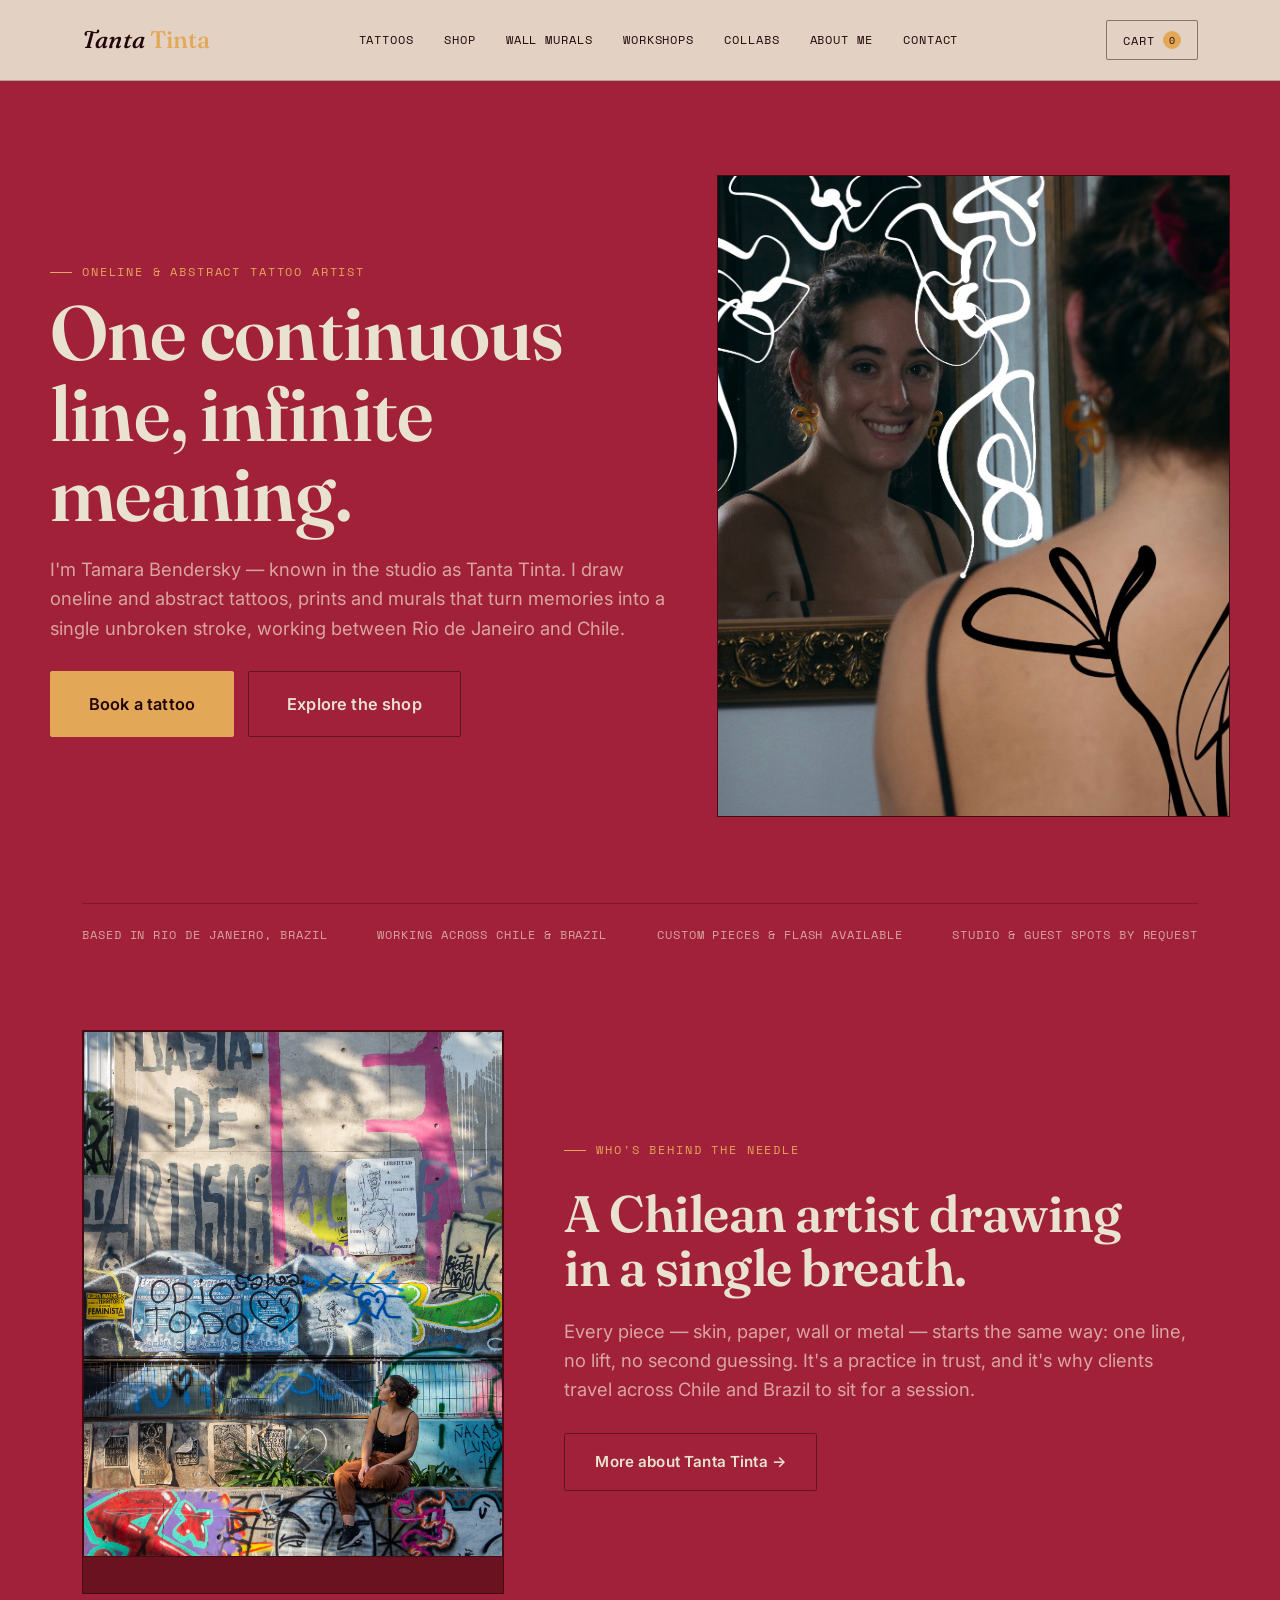
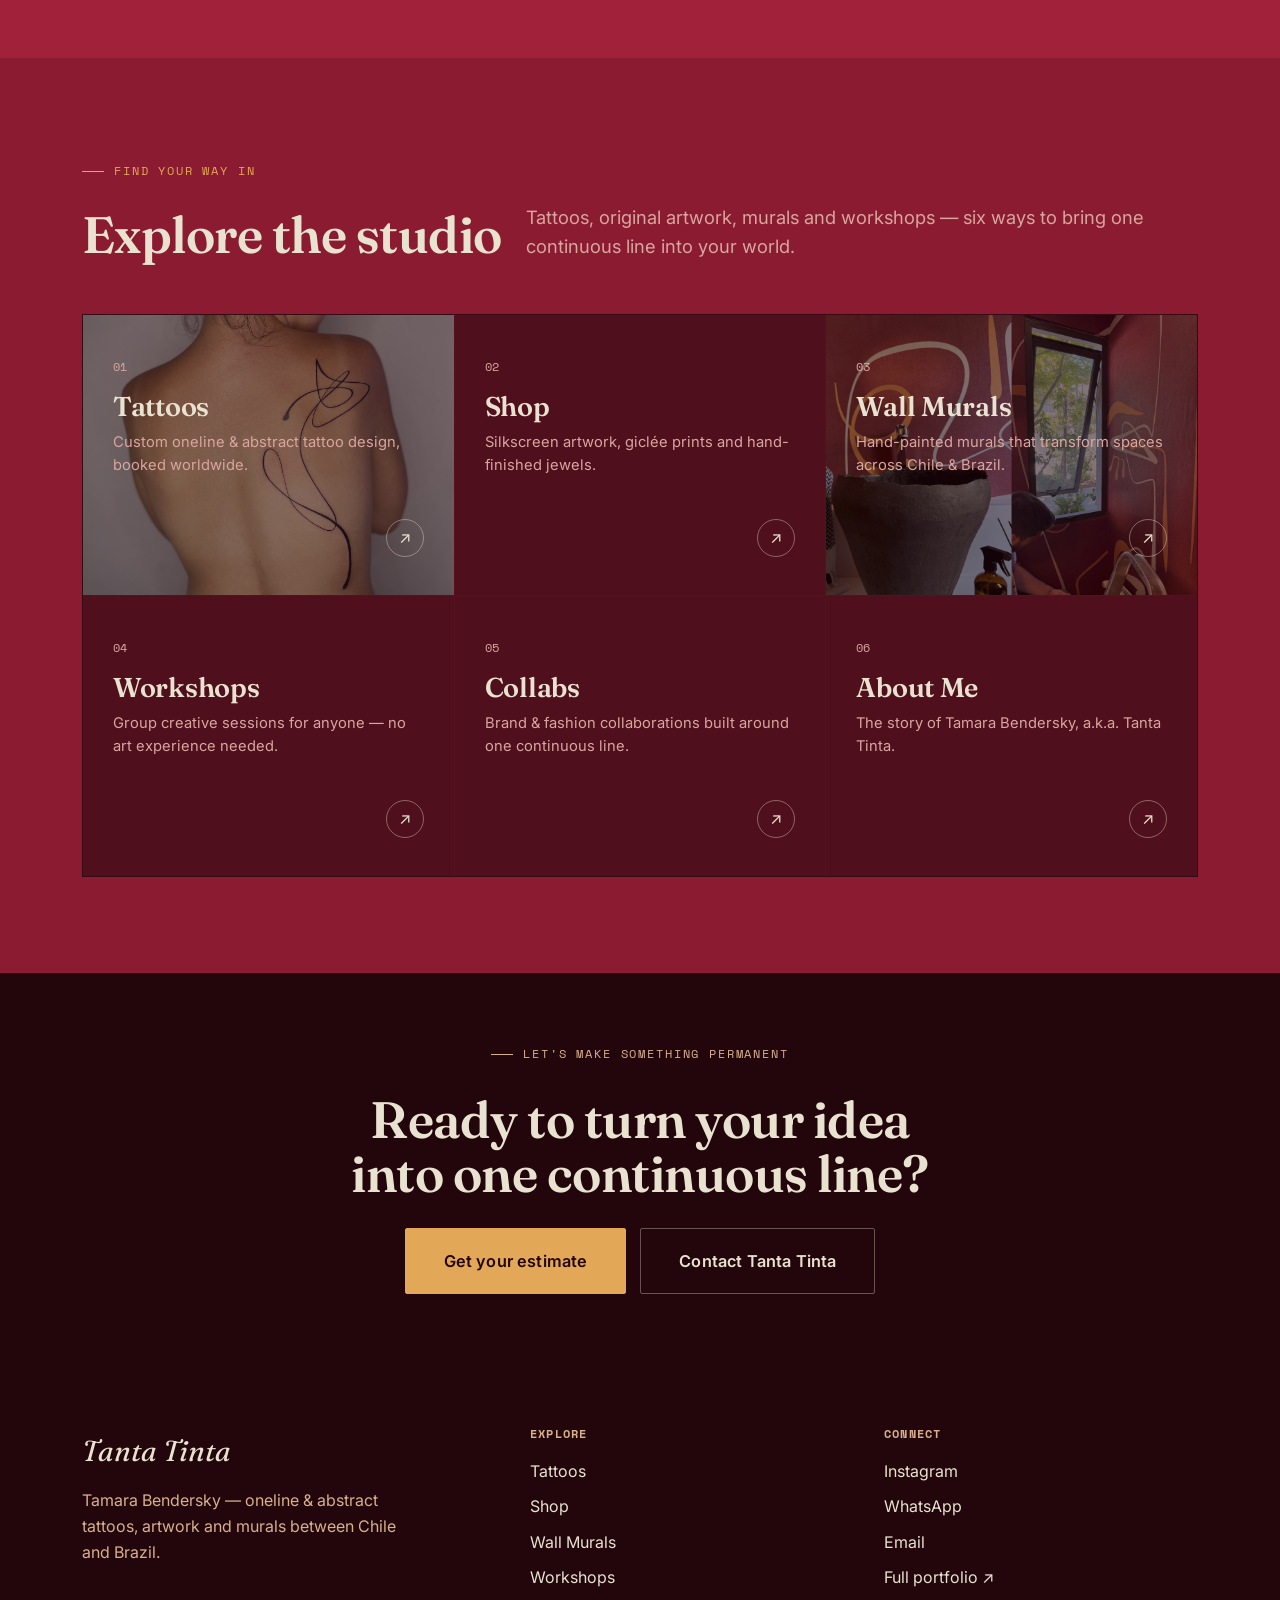
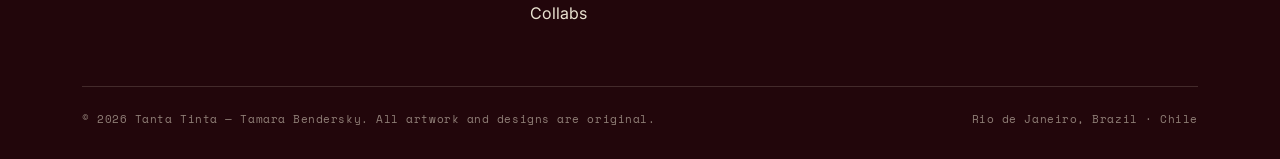
==== index.html @ 0935e32c "primer commit" ====
<!DOCTYPE html>
<html lang="en">
<head>
<meta charset="UTF-8">
<meta name="viewport" content="width=device-width, initial-scale=1.0">
<title>Tanta Tinta — Tamara Bendersky | Oneline & Abstract Tattoo Artist</title>
<meta name="description" content="Tanta Tinta (Tamara Bendersky) — oneline and abstract tattoos, silkscreen prints, jewels and wall murals. Working between Chile and Rio de Janeiro, Brazil.">
<link rel="stylesheet" href="css/style.css">
<!-- Google tag (gtag.js) -->
<script async src="https://www.googletagmanager.com/gtag/js?id=AW-16923239182">
</script>
<script>
  window.dataLayer = window.dataLayer || [];
  function gtag(){dataLayer.push(arguments);}
  gtag('js', new Date());

  gtag('config', 'AW-16923239182');
</script>
<!-- Google Tag Manager -->
<script>(function(w,d,s,l,i){w[l]=w[l]||[];w[l].push({'gtm.start':
new Date().getTime(),event:'gtm.js'});var f=d.getElementsByTagName(s)[0],
j=d.createElement(s),dl=l!='dataLayer'?'&l='+l:'';j.async=true;j.src=
'https://www.googletagmanager.com/gtm.js?id='+i+dl;f.parentNode.insertBefore(j,f);
})(window,document,'script','dataLayer','GTM-TBFFC8VQ');</script>
<!-- End Google Tag Manager -->
</head>
<body>

<!-- Google Tag Manager (noscript) -->
<noscript><iframe src="https://www.googletagmanager.com/ns.html?id=GTM-TBFFC8VQ"
height="0" width="0" style="display:none;visibility:hidden"></iframe></noscript>
<!-- End Google Tag Manager (noscript) -->

<header class="site-header">
  <div class="header-inner">
    <a href="index.html" class="brand">Tanta <span>Tinta</span></a>
    <nav aria-label="Primary">
      <ul class="nav-list">
        <li><a href="tattoos.html">Tattoos</a></li>
        <li><a href="shop.html">Shop</a></li>
        <li><a href="murals.html">Wall Murals</a></li>
        <li><a href="workshops.html">Workshops</a></li>
        <li><a href="collabs.html">Collabs</a></li>
        <li><a href="about.html">About Me</a></li>
        <li><a href="contact.html">Contact</a></li>
      </ul>
    </nav>
    <div class="nav-actions">
      <button class="cart-btn" data-cart-toggle aria-label="Open cart">Cart <span class="cart-count">0</span></button>
      <button class="nav-toggle" aria-label="Toggle menu" aria-expanded="false"><span></span></button>
    </div>
  </div>
</header>

<main>

  <!-- ================= HERO ================= -->
  <section class="hero">
    <div class="hero-inner">
      <div>
        <p class="eyebrow">Oneline &amp; Abstract Tattoo Artist</p>
        <h1>One continuous<br>line, infinite<br>meaning.</h1>
        <p class="lede">I'm Tamara Bendersky — known in the studio as Tanta Tinta. I draw oneline and abstract tattoos, prints and murals that turn memories into a single unbroken stroke, working between Rio de Janeiro and Chile.</p>
        <div class="cta-row">
          <a href="tattoos.html" class="btn btn-primary btn-lg">Book a tattoo</a>
          <a href="shop.html" class="btn btn-outline btn-lg">Explore the shop</a>
        </div>
      </div>
      <div class="hero-art">
        <div class="media-item hero-photo" data-reveal>
          <img src="images/hero/hero-photo.jpg" alt="Tanta Tinta — featured photo" onerror="this.style.display='none'; this.nextElementSibling.style.display='flex';">
          <div class="media-placeholder" style="display:none;">
            <svg viewBox="0 0 24 24" fill="none" stroke="currentColor" stroke-width="1.2"><rect x="3" y="3" width="18" height="18" rx="1"/><circle cx="8.5" cy="8.5" r="1.5"/><path d="M21 15l-5-5L5 21"/></svg>
            Replace with images/hero/hero-photo.jpg
          </div>
        </div>
      </div>
    </div>
    <div class="wrap">
      <div class="hero-foot">
        <span>Based in Rio de Janeiro, Brazil</span>
        <span>Working across Chile &amp; Brazil</span>
        <span>Custom pieces &amp; flash available</span>
        <span>Studio &amp; guest spots by request</span>
      </div>
    </div>
  </section>

  <!-- ================= INTRO STRIP ================= -->
  <section class="section-tight">
    <div class="wrap" style="display:grid;grid-template-columns:0.8fr 1.2fr;gap:60px;align-items:center;">
      <div class="media-item" data-reveal style="aspect-ratio:3/4;">
        <div class="media-item" data-reveal><img src="images/about/portrait.jpg" alt="Describe the piece"></img></div>
      </div>
      <div data-reveal>
        <p class="eyebrow">Who's behind the needle</p>
        <h2 style="margin:16px 0 22px;">A Chilean artist drawing<br>in a single breath.</h2>
        <p class="lede">Every piece — skin, paper, wall or metal — starts the same way: one line, no lift, no second guessing. It's a practice in trust, and it's why clients travel across Chile and Brazil to sit for a session.</p>
        <div class="cta-row"><a href="about.html" class="btn btn-outline">More about Tanta Tinta →</a></div>
      </div>
    </div>
  </section>

  <!-- ================= DESTINATION GRID ================= -->
  <section class="section section-alt">
    <div class="wrap">
      <div class="section-head">
        <div>
          <p class="eyebrow">Find your way in</p>
          <h2 style="margin-top:16px;">Explore the studio</h2>
        </div>
        <p class="lede" style="margin:0;">Tattoos, original artwork, murals and workshops — six ways to bring one continuous line into your world.</p>
      </div>

      <div class="dest-grid">

        <a class="dest-card" href="tattoos.html" data-reveal style="background-image:url('images/home/tattoos.jpg');">
          <div>
            <span class="dest-num">01</span>
            <h3>Tattoos</h3>
            <p>Custom oneline &amp; abstract tattoo design, booked worldwide.</p>
          </div>
          <span class="dest-arrow">↗</span>
        </a>

        <a class="dest-card" href="shop.html" data-reveal data-reveal-delay="60ms" style="background-image:url('images/home/shop.jpg');">
          <div>
            <span class="dest-num">02</span>
            <h3>Shop</h3>
            <p>Silkscreen artwork, giclée prints and hand-finished jewels.</p>
          </div>
          <span class="dest-arrow">↗</span>
        </a>

        <a class="dest-card" href="murals.html" data-reveal data-reveal-delay="120ms" style="background-image:url('images/home/murals.jpg');">
          <div>
            <span class="dest-num">03</span>
            <h3>Wall Murals</h3>
            <p>Hand-painted murals that transform spaces across Chile &amp; Brazil.</p>
          </div>
          <span class="dest-arrow">↗</span>
        </a>

        <a class="dest-card" href="workshops.html" data-reveal style="background-image:url('images/home/workshops.jpg');">
          <div>
            <span class="dest-num">04</span>
            <h3>Workshops</h3>
            <p>Group creative sessions for anyone — no art experience needed.</p>
          </div>
          <span class="dest-arrow">↗</span>
        </a>

        <a class="dest-card" href="collabs.html" data-reveal data-reveal-delay="60ms" style="background-image:url('images/home/collabs.jpg');">
          <div>
            <span class="dest-num">05</span>
            <h3>Collabs</h3>
            <p>Brand &amp; fashion collaborations built around one continuous line.</p>
          </div>
          <span class="dest-arrow">↗</span>
        </a>

        <a class="dest-card" href="/images/home/about.jpg" data-reveal data-reveal-delay="120ms" style="background-image:url('images/home/about.jpg');">
          <div>
            <span class="dest-num">06</span>
            <h3>About Me</h3>
            <p>The story of Tamara Bendersky, a.k.a. Tanta Tinta.</p>
          </div>
          <span class="dest-arrow">↗</span>
        </a>

      </div>
    </div>
  </section>

  <!-- ================= CLOSING CTA ================= -->
  <section class="section-ink section-tight">
    <div class="wrap text-center">
      <p class="eyebrow" style="justify-content:center;">Let's make something permanent</p>
      <h2 style="margin:18px auto 26px;max-width:18ch;">Ready to turn your idea into one continuous line?</h2>
      <div class="cta-row" style="justify-content:center;">
        <a href="https://cotizador-tantatinta.netlify.app/" class="btn btn-primary btn-lg">Get your estimate</a>
        <a href="contact.html" class="btn btn-outline btn-lg" style="border-color:rgba(233,226,208,0.35);color:var(--paper);">Contact Tanta Tinta</a>
      </div>
    </div>
  </section>

</main>

<footer class="site-footer">
  <div class="wrap">
    <div class="footer-top">
      <div>
        <p class="footer-brand">Tanta Tinta</p>
        <p style="color:var(--tan);max-width:34ch;">Tamara Bendersky — oneline &amp; abstract tattoos, artwork and murals between Chile and Brazil.</p>
      </div>
      <div>
        <h4>Explore</h4>
        <ul class="footer-links">
          <li><a href="tattoos.html">Tattoos</a></li>
          <li><a href="shop.html">Shop</a></li>
          <li><a href="murals.html">Wall Murals</a></li>
          <li><a href="workshops.html">Workshops</a></li>
          <li><a href="collabs.html">Collabs</a></li>
        </ul>
      </div>
      <div>
        <h4>Connect</h4>
        <ul class="footer-links">
          <li><a href="https://www.instagram.com/tantatinta_/" target="_blank" rel="noopener">Instagram</a></li>
          <li><a href="https://wa.me/5521995780587" target="_blank" rel="noopener">WhatsApp</a></li>
          <li><a href="mailto:contacto.tantatinta@gmail.com">Email</a></li>
          <li><a href="https://tamarabendersky.myportfolio.com/" target="_blank" rel="noopener">Full portfolio ↗</a></li>
        </ul>
      </div>
    </div>
    <div class="footer-bottom">
      <span>© 2026 Tanta Tinta — Tamara Bendersky. All artwork and designs are original.</span>
      <span>Rio de Janeiro, Brazil · Chile</span>
    </div>
  </div>
</footer>

<div id="cart-drawer" class="cart-drawer">
  <div class="cart-drawer-head">
    <strong>Your cart</strong>
    <button class="cart-close" data-cart-close aria-label="Close cart">×</button>
  </div>
  <div id="cart-drawer-body" class="cart-drawer-body"></div>
  <div id="cart-drawer-footer" class="cart-drawer-footer"></div>
</div>
<div class="cart-drawer-overlay" data-cart-close></div>

<script src="js/products.js"></script>
<script src="js/cart.js"></script>
<script src="js/main.js"></script>
</body>
</html>
---- css/style.css ----
/* ==========================================================================
   TANTA TINTA — design system
   Deep crimson / cream / warm gold / dusty rose / tan
   Display: Fraunces · Body: Inter · Labels: Space Mono
   ========================================================================== */

@import url('https://fonts.googleapis.com/css2?family=Fraunces:ital,opsz,wght@0,9..144,300;0,9..144,400;0,9..144,600;0,9..144,700;1,9..144,400;1,9..144,500&family=Inter:wght@400;500;600&family=Space+Mono:wght@400;700&display=swap');

:root{
  --crimson:#A1203A;       /* main site background — deep portfolio red */
  --crimson-alt:#8A1B30;   /* alternate / card surface, one step darker */
  --ink:#22060B;           /* near-black red — dark sections, footer, ink text on gold/cream */
  --ink-soft:#3a3530;      /* muted dark text, used only inside cream cards */
  --paper:#E9E2D0;         /* cream — primary text colour + light card surfaces */
  --paper-soft:#F2EDE1;    /* lighter cream — card/input fill */
  --paper-deep:#6B1220;    /* dark red — image placeholder swatches */
  --brick:#E3A857;         /* warm gold — accent, CTAs, links */
  --brick-dark:#C98F3E;
  --olive:#D9A5A0;         /* dusty rose — muted text on red surfaces */
  --tan:#D8B08C;           /* warm tan-gold — accents on dark ink sections */
  --line: rgba(20,4,7,0.24);
  --line-strong: rgba(20,4,7,0.44);

  --font-display: 'Fraunces', serif;
  --font-body: 'Inter', sans-serif;
  --font-label: 'Space Mono', monospace;

  --container: 1180px;
  --radius: 2px;
}

*,*::before,*::after{box-sizing:border-box;}
html{scroll-behavior:smooth;}
@media (prefers-reduced-motion: reduce){
  html{scroll-behavior:auto;}
  *,*::before,*::after{animation-duration:0.01ms !important;animation-iteration-count:1 !important;transition-duration:0.01ms !important;scroll-behavior:auto !important;}
}

body{
  margin:0;
  background:var(--crimson);
  color:var(--paper);
  font-family:var(--font-body);
  font-size:16px;
  line-height:1.6;
  -webkit-font-smoothing:antialiased;
}

img{max-width:100%;display:block;}
a{color:inherit;text-decoration:none;}
button{font-family:inherit;cursor:pointer;}
ul{margin:0;padding:0;list-style:none;}

::selection{background:var(--brick);color:var(--ink);}

:focus-visible{
  outline:2px solid var(--brick);
  outline-offset:3px;
}

.wrap{
  max-width:var(--container);
  margin:0 auto;
  padding:0 32px;
}

h1,h2,h3,h4{
  font-family:var(--font-display);
  font-weight:600;
  line-height:1.05;
  margin:0;
  letter-spacing:-0.01em;
}

h1{font-size:clamp(2.6rem,6vw,5.2rem);font-weight:600;}
h2{font-size:clamp(2rem,4vw,3.2rem);}
h3{font-size:clamp(1.3rem,2.2vw,1.7rem);}

p{margin:0 0 1em;}
p:last-child{margin-bottom:0;}

.eyebrow{
  font-family:var(--font-label);
  font-size:0.72rem;
  letter-spacing:0.16em;
  text-transform:uppercase;
  color:var(--brick);
  display:inline-flex;
  align-items:center;
  gap:10px;
}
.eyebrow::before{
  content:"";
  width:22px;
  height:1px;
  background:var(--brick);
  display:inline-block;
}

.lede{
  font-size:1.15rem;
  color:var(--olive);
  max-width:56ch;
  white-space:pre-line;
}

/* ---------- buttons ---------- */
.btn{
  display:inline-flex;
  align-items:center;
  justify-content:center;
  gap:10px;
  padding:16px 30px;
  font-family:var(--font-body);
  font-weight:600;
  font-size:0.95rem;
  letter-spacing:0.01em;
  border-radius:var(--radius);
  border:1.5px solid transparent;
  transition:transform .18s ease, background .18s ease, color .18s ease, border-color .18s ease;
  white-space:nowrap;
}
.btn-primary{
  background:var(--brick);
  color:var(--ink);
  border-color:var(--brick);
}
.btn-primary:hover{
  background:var(--brick-dark);
  border-color:var(--brick-dark);
  transform:translateY(-2px);
}
.btn-outline{
  background:transparent;
  color:var(--paper);
  border-color:var(--line-strong);
}
.btn-outline:hover{
  border-color:var(--paper);
  transform:translateY(-2px);
}
.btn-outline-dark{
  background:transparent;
  color:var(--paper);
  border-color:var(--paper);
}
.btn-outline-dark:hover{
  border-color:var(--paper);
  transform:translateY(-2px);
}
.btn-ink{
  background:var(--ink);
  color:var(--paper);
  border-color:var(--ink);
}
.btn-ink:hover{
  background:var(--brick);
  border-color:var(--brick);
  color:var(--ink);
  transform:translateY(-2px);
}
/* the few outline buttons that live inside a cream card need dark text instead */
.checkout-summary .btn-outline,
#admin-panel .btn-outline{color:var(--ink);border-color:var(--line-strong);}
.checkout-summary .btn-outline:hover,
#admin-panel .btn-outline:hover{border-color:var(--ink);}
.btn-block{width:100%;}
.btn-lg{padding:19px 38px;font-size:1.02rem;}

.cta-row{
  display:flex;
  flex-wrap:wrap;
  gap:14px;
  margin-top:28px;
}

/* ---------- header / nav ---------- */
.site-header{
  position:sticky;
  top:0;
  z-index:60;
  background:rgba(233,226,208,0.92);
  backdrop-filter:blur(8px);
  border-bottom:1px solid var(--line);
  color:var(--ink);
}
.header-inner{
  display:flex;
  align-items:center;
  justify-content:space-between;
  padding:20px 32px;
  max-width:var(--container);
  margin:0 auto;
}
.brand{
  font-family:var(--font-display);
  font-style:italic;
  font-weight:500;
  font-size:1.5rem;
  letter-spacing:0.01em;
}
.brand span{color:var(--brick);font-style:normal;}

.nav-list{
  display:flex;
  align-items:center;
  gap:30px;
  font-family:var(--font-label);
  font-size:0.72rem;
  letter-spacing:0.08em;
  text-transform:uppercase;
}
.nav-list a{
  position:relative;
  padding:6px 0;
}
.nav-list a::after{
  content:"";
  position:absolute;
  left:0;bottom:0;
  width:0%;
  height:1.5px;
  background:var(--brick);
  transition:width .25s ease;
}
.nav-list a:hover::after,
.nav-list a.active::after{width:100%;}
.nav-list a.active{color:var(--brick);}

.nav-actions{display:flex;align-items:center;gap:16px;}
.cart-btn{
  position:relative;
  display:flex;
  align-items:center;
  gap:8px;
  font-family:var(--font-label);
  font-size:0.72rem;
  letter-spacing:0.08em;
  text-transform:uppercase;
  border:1.5px solid var(--line-strong);
  padding:10px 16px;
  border-radius:var(--radius);
  background:transparent;
  color:var(--ink);
}
.cart-btn:hover{border-color:var(--ink);}
.cart-count{
  background:var(--brick);
  color:var(--ink);
  border-radius:50%;
  width:18px;height:18px;
  font-size:0.65rem;
  display:inline-flex;
  align-items:center;justify-content:center;
}

.nav-toggle{
  display:none;
  background:none;border:none;
  width:32px;height:22px;
  position:relative;
}
.nav-toggle span, .nav-toggle span::before, .nav-toggle span::after{
  content:"";
  position:absolute;left:0;
  width:100%;height:1.5px;
  background:var(--ink);
  transition:transform .25s ease, opacity .25s ease, top .25s ease;
}
.nav-toggle span{top:10px;}
.nav-toggle span::before{top:-8px;}
.nav-toggle span::after{top:8px;}
.nav-toggle.open span{background:transparent;}
.nav-toggle.open span::before{top:0;transform:rotate(45deg);}
.nav-toggle.open span::after{top:0;transform:rotate(-45deg);}

@media (max-width: 900px){
  .nav-toggle{display:block;}
  .nav-list{
    position:fixed;
    inset:73px 0 0 0;
    background:var(--paper);
    flex-direction:column;
    align-items:flex-start;
    padding:36px 32px;
    gap:26px;
    font-size:0.95rem;
    transform:translateX(100%);
    transition:transform .3s ease;
    height:calc(100vh - 73px);
    overflow-y:auto;
  }
  .nav-list.open{transform:translateX(0);}
  .header-inner{padding:18px 20px;}
}

/* ---------- signature: one continuous line ---------- */
.thread{
  stroke:var(--brick);
  stroke-width:2;
  fill:none;
  stroke-linecap:round;
  stroke-linejoin:round;
  stroke-dasharray:2400;
  stroke-dashoffset:2400;
  animation:draw 2.6s ease forwards .3s;
}
@keyframes draw{to{stroke-dashoffset:0;}}
.thread-dot{fill:var(--brick);}
@media (prefers-reduced-motion: reduce){
  .thread{stroke-dashoffset:0;animation:none;}
}

/* ---------- hero ---------- */
.hero{
  position:relative;
  padding:64px 32px 0;
  overflow:hidden;
}
.hero-inner{
  max-width:var(--container);
  margin:0 auto;
  display:grid;
  grid-template-columns: 1.1fr 0.9fr;
  gap:40px;
  align-items:center;
  min-height:78vh;
}
.hero h1{margin-bottom:20px;}
.hero-art{position:relative;}
.hero-art svg{width:100%;height:auto;}
.hero-foot{
  border-top:1px solid var(--line);
  margin-top:56px;
  padding:22px 0;
  display:flex;
  justify-content:space-between;
  flex-wrap:wrap;
  gap:12px;
  font-family:var(--font-label);
  font-size:0.72rem;
  letter-spacing:0.08em;
  text-transform:uppercase;
  color:var(--olive);
}

@media (max-width: 860px){
  .hero-inner{grid-template-columns:1fr;min-height:auto;padding-top:20px;}
}

/* ---------- generic page header (sub-pages) ---------- */
.page-hero{
  padding:70px 32px 50px;
  border-bottom:1px solid var(--line);
}
.page-hero .wrap{
  display:grid;
  grid-template-columns:1.1fr 0.9fr;
  gap:40px;
  align-items:center;
}
.page-hero-photo{aspect-ratio:4/3;}

@media (max-width:860px){
  .page-hero .wrap{grid-template-columns:1fr;gap:24px;}
}
.page-hero h1{max-width:16ch;}

/* ---------- checkout hero (right-aligned, no eyebrow) ---------- */
.checkout-hero{
  padding:56px 32px;
  min-height:auto;
  display:flex;
  align-items:center;
  border-bottom:1px solid var(--line);
}
.checkout-hero .wrap{
  display:flex;
  justify-content:flex-end;
}
.checkout-hero h1{
  text-align:left;
  max-width:18ch;
}

@media (max-width:700px){
  .checkout-hero{padding:70px 20px;min-height:40vh;}
  .checkout-hero .wrap{justify-content:flex-start;}
}

/* ---------- section ---------- */
.section{padding:96px 32px;}
.section-tight{padding:64px 32px;}
.section-alt{background:var(--crimson-alt);}
.section-ink{background:var(--ink);color:var(--paper);}
.section-ink .eyebrow{color:var(--tan);}
.section-ink .eyebrow::before{background:var(--tan);}

.section-head{
  display:flex;
  justify-content:space-between;
  align-items:flex-end;
  gap:24px;
  margin-bottom:52px;
  flex-wrap:wrap;
}

/* ---------- destination grid (landing) ---------- */
.dest-grid{
  display:grid;
  grid-template-columns:repeat(3,1fr);
  gap:1px;
  background:var(--line-strong);
  border:1px solid var(--line-strong);
}
.dest-card{
  background-color:var(--crimson-alt);
  background-size:cover;
  background-position:center;
  padding:38px 30px;
  min-height:280px;
  display:flex;
  flex-direction:column;
  justify-content:space-between;
  transition:background-color .25s ease, color .25s ease;
  position:relative;
  overflow:hidden;
}
.dest-card::before{
  content:"";
  position:absolute;
  inset:0;
  background:rgba(34,6,11,0.55);
  transition:background .25s ease;
}
.dest-card > *{position:relative;z-index:1;}
.dest-card:hover::before{background:rgba(34,6,11,0.72);}
.dest-num{
  font-family:var(--font-label);
  font-size:0.75rem;
  color:var(--olive);
}
.dest-card:hover .dest-num{color:var(--tan);}
.dest-card h3{margin:14px 0 10px;}
.dest-card p{font-size:0.92rem;color:var(--olive);}
.dest-card:hover p{color:var(--paper);}
.dest-arrow{
  align-self:flex-end;
  width:38px;height:38px;
  border:1.5px solid rgba(233,226,208,0.4);
  border-radius:50%;
  display:flex;align-items:center;justify-content:center;
  margin-top:20px;
  transition:transform .25s ease, border-color .25s ease, color .25s ease;
}
.dest-card:hover .dest-arrow{transform:translate(4px,-4px);border-color:var(--tan);color:var(--tan);}

@media (max-width: 900px){
  .dest-grid{grid-template-columns:repeat(2,1fr);}
}
@media (max-width: 600px){
  .dest-grid{grid-template-columns:1fr;}
}

/* ---------- media grid (portfolio images) ---------- */
.media-grid{
  display:grid;
  grid-template-columns:repeat(3,1fr);
  gap:22px;
}
.media-item{
  aspect-ratio:4/5;
  background:var(--paper-deep);
  border:1px solid var(--line-strong);
  overflow:hidden;
  position:relative;
}
.media-item img{width:100%;height:100%;object-fit:cover;}
.media-placeholder{
  width:100%;height:100%;
  display:flex;flex-direction:column;
  align-items:center;justify-content:center;
  gap:10px;
  color:var(--olive);
  font-family:var(--font-label);
  font-size:0.68rem;
  text-align:center;
  letter-spacing:0.05em;
  text-transform:uppercase;
  padding:20px;
}
.media-placeholder svg{width:34px;height:34px;opacity:0.5;}

@media (max-width: 860px){
  .media-grid{grid-template-columns:repeat(2,1fr);}
}
@media (max-width: 520px){
  .media-grid{grid-template-columns:1fr;}
}

/* ---------- sticky CTA bar (tattoos page) ---------- */
.sticky-cta{
  position:sticky;
  bottom:0;
  z-index:40;
  background:var(--ink);
  color:var(--paper);
  border-top:1px solid var(--line-strong);
}
.sticky-cta .wrap{
  display:flex;
  align-items:center;
  justify-content:space-between;
  gap:20px;
  padding:16px 32px;
  flex-wrap:wrap;
}
.sticky-cta p{font-family:var(--font-label);font-size:0.75rem;letter-spacing:0.06em;text-transform:uppercase;color:var(--tan);margin:0;}
.sticky-cta .cta-row{margin-top:0;}

/* ---------- info list ---------- */
.info-list{display:flex;flex-direction:column;}
.info-row{
  display:grid;
  grid-template-columns: 160px 1fr;
  gap:24px;
  padding:22px 0;
  border-top:1px solid var(--line);
}
.info-row:last-child{border-bottom:1px solid var(--line);}
.info-row dt{font-family:var(--font-label);font-size:0.72rem;text-transform:uppercase;letter-spacing:0.08em;color:var(--brick);}
.info-row dd{margin:0;}
@media (max-width:600px){
  .info-row{grid-template-columns:1fr;gap:6px;}
}

/* ---------- footer ---------- */
.site-footer{
  background:var(--ink);
  color:var(--paper);
  padding:70px 32px 30px;
}
.footer-top{
  display:grid;
  grid-template-columns: 1.3fr 1fr 1fr;
  gap:40px;
  padding-bottom:50px;
  border-bottom:1px solid rgba(233,226,208,0.16);
}
.footer-top h4{font-family:var(--font-label);font-size:0.72rem;letter-spacing:0.1em;text-transform:uppercase;color:var(--tan);margin-bottom:18px;font-weight:700;}
.footer-brand{font-family:var(--font-display);font-style:italic;font-size:1.8rem;margin-bottom:14px;}
.footer-links li{margin-bottom:10px;}
.footer-links a:hover{color:var(--brick);}
.footer-bottom{
  display:flex;justify-content:space-between;flex-wrap:wrap;gap:10px;
  padding-top:24px;
  font-family:var(--font-label);
  font-size:0.68rem;
  letter-spacing:0.05em;
  color:rgba(233,226,208,0.55);
}
@media (max-width:760px){
  .footer-top{grid-template-columns:1fr;gap:32px;}
}

/* ---------- forms ---------- */
.form-grid{display:grid;gap:18px;}
label{
  font-family:var(--font-label);
  font-size:0.68rem;
  letter-spacing:0.08em;
  text-transform:uppercase;
  color:var(--olive);
  display:block;
  margin-bottom:8px;
}
input,textarea,select{
  width:100%;
  background:var(--paper-soft);
  border:1px solid var(--line-strong);
  border-radius:var(--radius);
  padding:14px 16px;
  font-family:var(--font-body);
  font-size:0.95rem;
  color:var(--ink);
}
input:focus,textarea:focus,select:focus{outline:2px solid var(--brick);outline-offset:1px;border-color:var(--brick);}
textarea{resize:vertical;min-height:120px;}

/* ---------- badges / tags ---------- */
.tag{
  display:inline-block;
  font-family:var(--font-label);
  font-size:0.65rem;
  letter-spacing:0.06em;
  text-transform:uppercase;
  padding:5px 10px;
  border:1px solid var(--line-strong);
  border-radius:20px;
  color:var(--ink-soft);
}

/* ---------- shop: product grid ---------- */
.shop-filters{
  display:flex;
  gap:10px;
  flex-wrap:wrap;
  margin-bottom:40px;
}
.shop-filter{
  font-family:var(--font-label);
  font-size:0.72rem;
  letter-spacing:0.06em;
  text-transform:uppercase;
  padding:10px 18px;
  border:1px solid var(--line-strong);
  border-radius:20px;
  background:transparent;
  color:var(--olive);
}
.shop-filter.active,
.shop-filter:hover{
  background:var(--ink);
  color:var(--paper);
  border-color:var(--ink);
}

.product-grid{
  display:grid;
  grid-template-columns:repeat(3,1fr);
  gap:30px;
}
.product-card{
  border:1px solid var(--line-strong);
  background:var(--paper-soft);
  color:var(--ink);
  display:flex;
  flex-direction:column;
}
.product-img{
  aspect-ratio:1/1;
  background-color:var(--paper-deep);
  background-size:cover;
  background-position:center;
  position:relative;
  cursor:pointer;
}
.sold-out{
  position:absolute;top:14px;right:14px;
  background:var(--ink);
  color:var(--paper);
  font-family:var(--font-label);
  font-size:0.62rem;
  letter-spacing:0.06em;
  text-transform:uppercase;
  padding:5px 10px;
}
.product-body{padding:22px;display:flex;flex-direction:column;gap:8px;flex:1;}
.product-body h3{cursor:pointer;}
.product-body h3:hover{color:var(--brick);}
.product-foot{
  margin-top:auto;
  padding-top:14px;
  display:flex;
  align-items:center;
  justify-content:space-between;
  gap:12px;
}
.product-price{font-family:var(--font-label);font-weight:700;font-size:1rem;}

@media (max-width:900px){.product-grid{grid-template-columns:repeat(2,1fr);}}
@media (max-width:560px){.product-grid{grid-template-columns:1fr;}}

/* ---------- product detail modal ---------- */
.product-modal{
  position:fixed;
  inset:0;
  z-index:110;
  display:flex;
  align-items:center;
  justify-content:center;
  padding:24px;
}
.product-modal[hidden]{display:none;}
.product-modal-overlay{
  position:absolute;
  inset:0;
  background:rgba(34,6,11,0.72);
}
.product-modal-panel{
  position:relative;
  background:var(--paper-soft);
  color:var(--ink);
  max-width:960px;
  width:100%;
  max-height:88vh;
  overflow-y:auto;
  border:1px solid var(--line-strong);
  display:grid;
  grid-template-columns:1.1fr 1fr;
  gap:0;
}
.product-modal-close{
  position:absolute;
  top:14px;right:14px;
  z-index:2;
  width:36px;height:36px;
  border-radius:50%;
  border:1px solid var(--line-strong);
  background:var(--paper-soft);
  color:var(--ink);
  font-size:1.2rem;
  line-height:1;
  display:flex;align-items:center;justify-content:center;
}
.product-modal-gallery{background:var(--paper-deep);padding:20px;display:flex;flex-direction:column;gap:12px;}
.product-modal-main{
  aspect-ratio:1/1;
  background-color:var(--paper-deep);
  background-size:cover;
  background-position:center;
  border:1px solid var(--line-strong);
}
.product-modal-thumbs{display:flex;gap:10px;flex-wrap:wrap;}
.product-modal-thumb{
  width:60px;height:60px;
  background-size:cover;
  background-position:center;
  border:1.5px solid var(--line-strong);
  cursor:pointer;
  padding:0;
}
.product-modal-thumb.active{border-color:var(--brick);}
.product-modal-details{padding:30px;display:flex;flex-direction:column;gap:10px;}
.product-modal-details h3{font-size:clamp(1.4rem,3vw,1.9rem);}
.product-modal-details .product-price{font-size:1.15rem;}
.product-modal-details .product-foot{margin-top:20px;padding-top:0;border-top:none;}

@media (max-width:760px){
  .product-modal{padding:0;}
  .product-modal-panel{grid-template-columns:1fr;max-height:100vh;height:100%;max-width:100%;}
}

/* ---------- cart drawer ---------- */
.cart-drawer{
  position:fixed;
  top:0;right:0;
  height:100vh;
  width:min(420px,100%);
  background:var(--paper);
  color:var(--ink);
  border-left:1px solid var(--line-strong);
  transform:translateX(100%);
  transition:transform .3s ease;
  z-index:100;
  display:flex;
  flex-direction:column;
}
.cart-drawer.open{transform:translateX(0);}
.cart-drawer-overlay{
  position:fixed;inset:0;
  background:rgba(34,6,11,0.5);
  opacity:0;pointer-events:none;
  transition:opacity .3s ease;
  z-index:99;
}
.cart-drawer.open ~ .cart-drawer-overlay{opacity:1;pointer-events:auto;}
.cart-drawer-head{
  display:flex;align-items:center;justify-content:space-between;
  padding:22px 26px;
  border-bottom:1px solid var(--line);
}
.cart-drawer-body{flex:1;overflow-y:auto;padding:20px 26px;}
.cart-drawer-footer{padding:20px 26px;border-top:1px solid var(--line);}
.cart-close{background:none;border:none;font-size:1.4rem;line-height:1;color:var(--ink);}
.cart-empty{color:var(--ink-soft);font-size:0.92rem;}

.cart-line{
  display:grid;
  grid-template-columns:64px 1fr auto;
  gap:14px;
  padding:16px 0;
  border-bottom:1px solid var(--line);
  align-items:start;
}
.cart-line-img{
  width:64px;height:64px;
  background-color:var(--paper-deep);
  background-size:cover;background-position:center;
}
.cart-line-name{font-weight:600;font-size:0.9rem;margin:0 0 4px;}
.cart-line-controls{
  display:flex;align-items:center;gap:8px;margin-top:8px;
  font-family:var(--font-label);font-size:0.78rem;
}
.qty-btn{
  width:24px;height:24px;
  border:1px solid var(--line-strong);
  background:transparent;
  display:flex;align-items:center;justify-content:center;
}
.cart-line-remove{
  background:none;border:none;
  color:var(--brick);
  font-family:var(--font-label);
  font-size:0.68rem;
  text-transform:uppercase;
  margin-left:6px;
}
.cart-line-price{font-family:var(--font-label);font-size:0.85rem;white-space:nowrap;}

.cart-total-row{
  display:flex;justify-content:space-between;
  font-family:var(--font-label);
  margin-bottom:16px;
  font-size:0.95rem;
}

/* ---------- checkout ---------- */
.checkout-grid{
  display:grid;
  grid-template-columns:1.2fr 0.8fr;
  gap:60px;
}
.checkout-line{
  display:flex;justify-content:space-between;
  padding:14px 0;
  border-bottom:1px solid var(--line);
  font-size:0.95rem;
}
.checkout-summary{
  background:var(--paper-soft);
  color:var(--ink);
  border:1px solid var(--line-strong);
  padding:30px;
  align-self:start;
}
.checkout-total-row{
  display:flex;justify-content:space-between;
  font-family:var(--font-label);
  font-size:1.1rem;
  margin:18px 0 24px;
  padding-top:18px;
  border-top:1px solid var(--line-strong);
}
.pay-option{
  border:1px solid var(--line-strong);
  padding:20px;
  margin-bottom:14px;
}
.pay-option h4{font-size:1rem;margin-bottom:6px;font-family:var(--font-body);font-weight:600;}
.pay-option p{font-size:0.86rem;color:var(--ink-soft);}

@media (max-width:860px){
  .checkout-grid{grid-template-columns:1fr;gap:36px;}
  .checkout-summary{order:-1;}
}

/* ---------- admin panel ---------- */
#admin-panel{
  border:2px dashed var(--brick);
  background:var(--paper-soft);
  color:var(--ink);
  padding:30px;
  margin-bottom:60px;
}
#admin-panel h3{margin-bottom:6px;}
#admin-panel label{color:var(--ink-soft);}
.admin-note{color:var(--ink-soft);font-size:0.88rem;margin-bottom:24px;}
.admin-form-grid{
  display:grid;
  grid-template-columns:repeat(2,1fr);
  gap:16px;
  margin-bottom:20px;
}
.admin-form-grid .full{grid-column:1/-1;}
.admin-row{
  display:flex;justify-content:space-between;align-items:center;flex-wrap:wrap;gap:10px;
  padding:14px 0;
  border-top:1px solid var(--line);
  font-size:0.88rem;
}
.admin-row .tag{margin:0 8px;}
.admin-row-actions button{
  background:none;border:1px solid var(--line-strong);
  padding:6px 12px;font-size:0.78rem;font-family:var(--font-label);
  margin-left:8px;
}
.admin-actions{display:flex;gap:12px;margin-top:20px;flex-wrap:wrap;}

/* ---------- reveal on scroll ---------- */
[data-reveal]{
  opacity:0;
  transform:translateY(22px);
  transition:opacity .7s ease, transform .7s ease;
}
[data-reveal].is-visible{opacity:1;transform:none;}

/* ---------- divider ---------- */
.rule{height:1px;background:var(--line);border:none;margin:0;}

/* ---------- utility ---------- */
.text-center{text-align:center;}
.mt-0{margin-top:0;}
.stack-lg > * + *{margin-top:18px;}
.max-60{max-width:60ch;}

/* ==========================================================================
   MOBILE REFINEMENTS — tighter rhythm and touch-friendly sizing on phones
   ========================================================================== */
@media (max-width:600px){
  .wrap{padding:0 20px;}
  .section{padding:64px 20px;}
  .section-tight{padding:48px 20px;}
  .hero{padding:40px 20px 0;}
  .page-hero{padding:48px 20px 36px;}
  h1{font-size:clamp(2.1rem,9vw,2.8rem);}
  h2{font-size:clamp(1.6rem,7vw,2.2rem);}
  .lede{font-size:1.02rem;}
  .dest-card{padding:28px 22px;min-height:220px;}
  .hero-foot{gap:10px 20px;margin-top:36px;}
  .sticky-cta .wrap{flex-direction:column;align-items:flex-start;gap:12px;padding:14px 20px;}
  .sticky-cta .cta-row{width:100%;}
  .sticky-cta .cta-row .btn{flex:1;}
  .checkout-summary,.pay-option,#admin-panel{padding:20px;}
  .admin-form-grid{grid-template-columns:1fr;}
  .footer-top{padding-bottom:36px;}
  .site-footer{padding:50px 20px 24px;}
  .cart-drawer-head,.cart-drawer-body,.cart-drawer-footer{padding-left:20px;padding-right:20px;}
}
@media (max-width:400px){
  .cta-row .btn{flex:1 1 auto;}
}
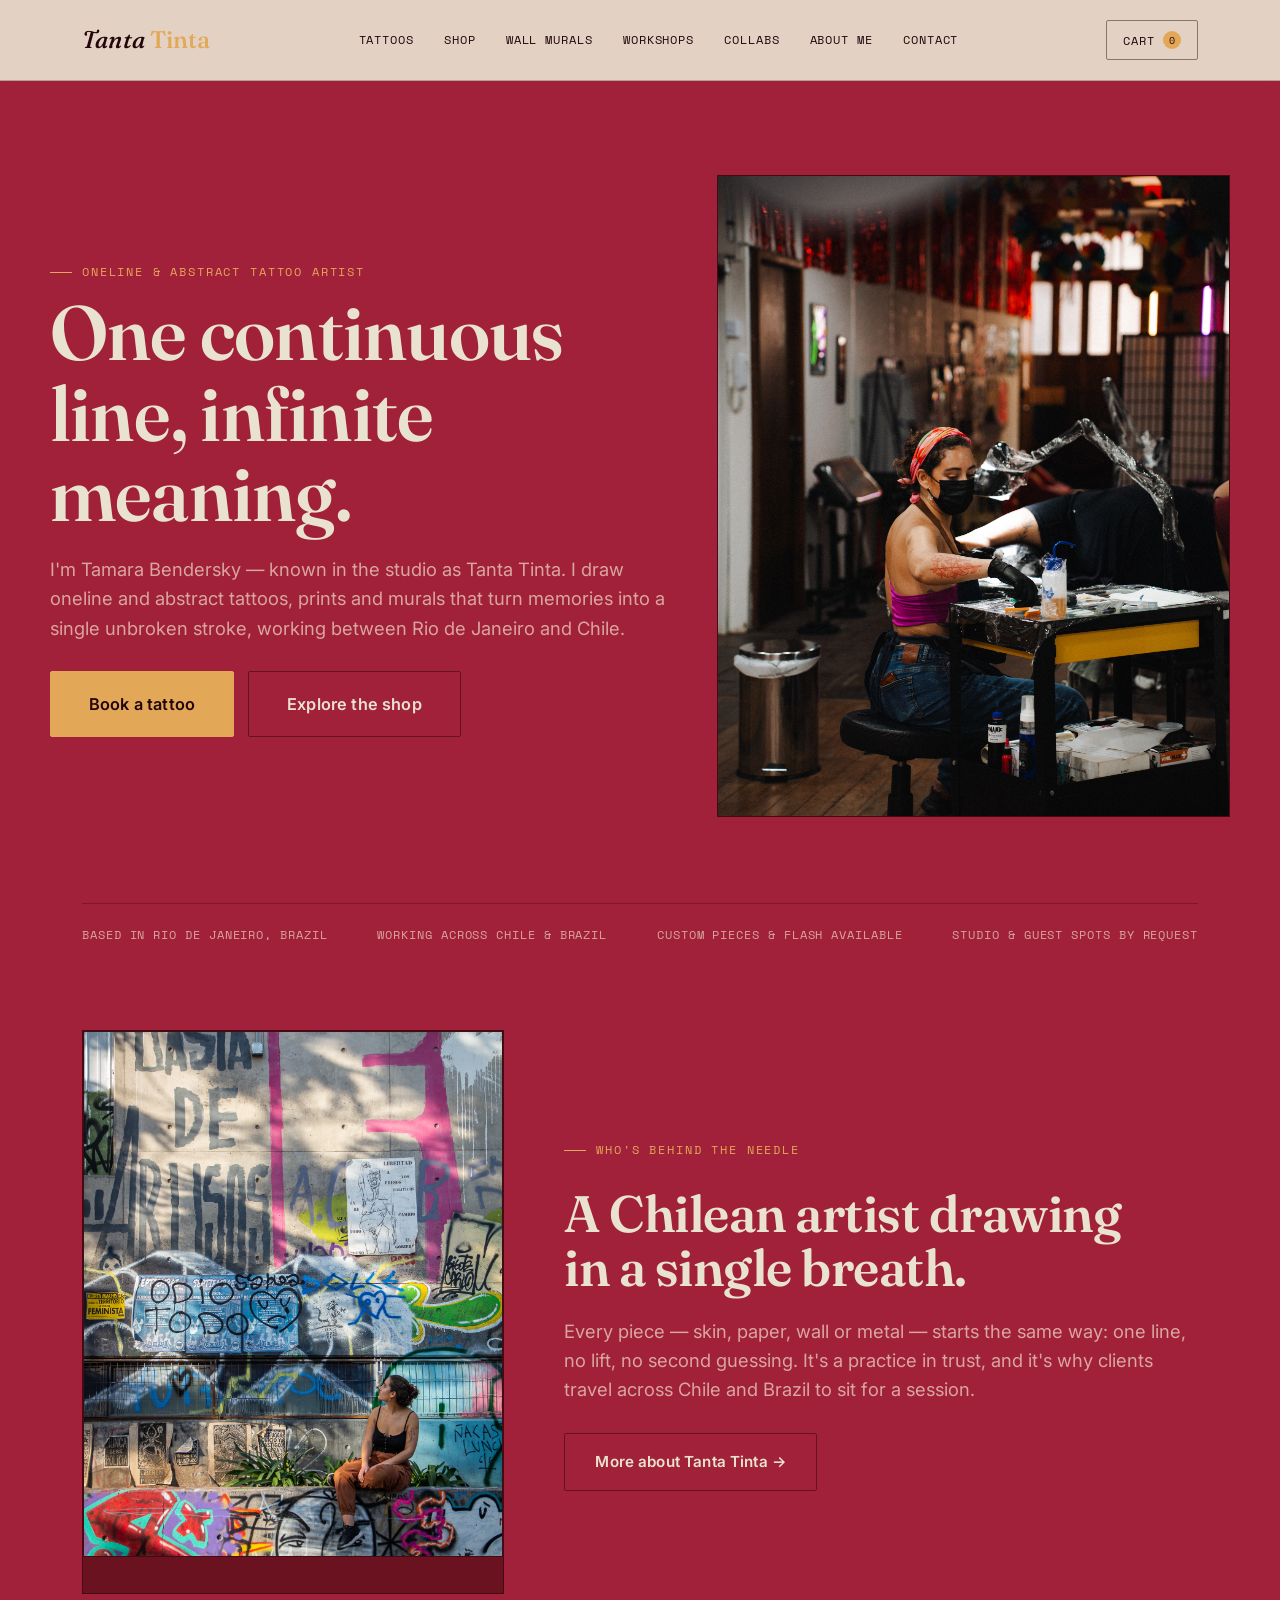
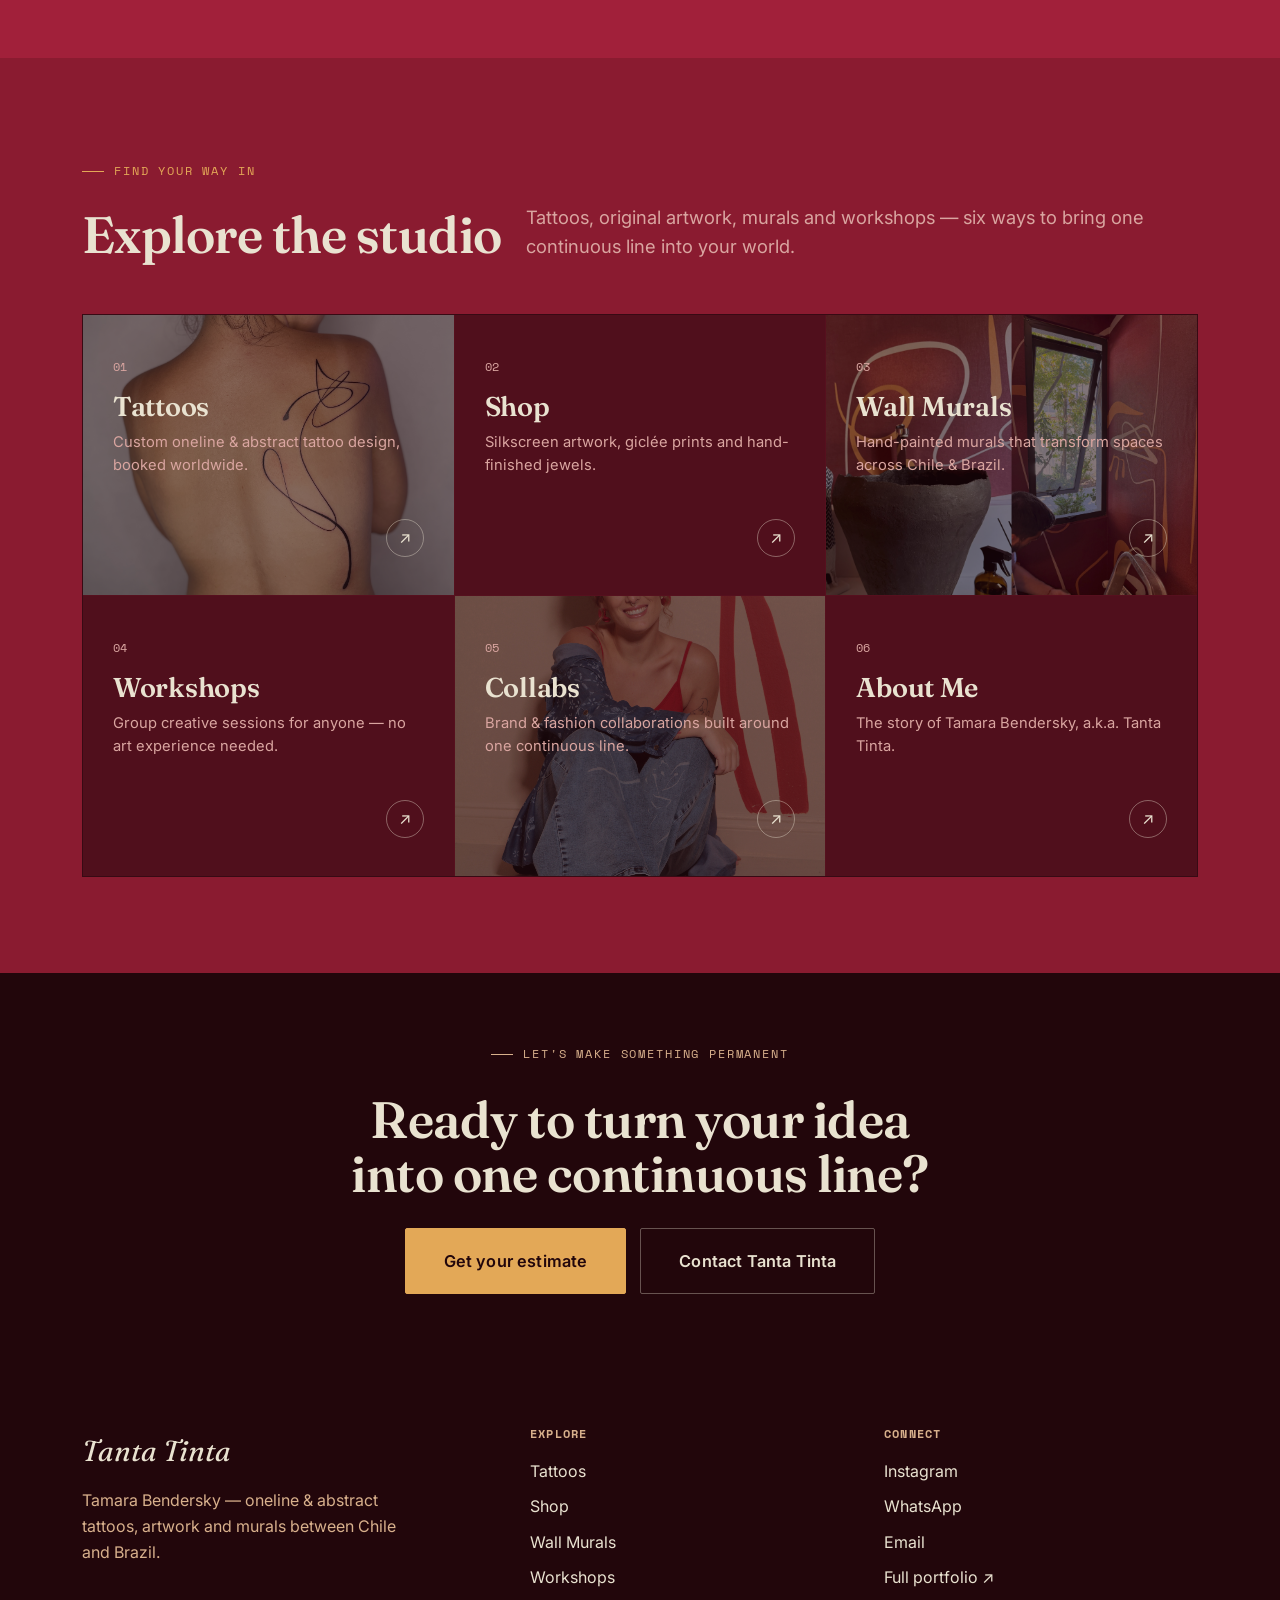
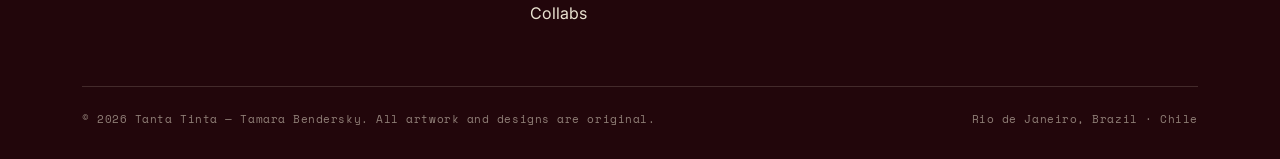
==== commit 79586c92: "agregar cotizador" ====
--- a/index.html
+++ b/index.html
@@ -178,7 +178,7 @@
       <p class="eyebrow" style="justify-content:center;">Let's make something permanent</p>
       <h2 style="margin:18px auto 26px;max-width:18ch;">Ready to turn your idea into one continuous line?</h2>
       <div class="cta-row" style="justify-content:center;">
-        <a href="https://cotizador-tantatinta.netlify.app/" class="btn btn-primary btn-lg">Get your estimate</a>
+        <a href="cotizador/index.html" class="btn btn-primary btn-lg">Get your estimate</a>
         <a href="contact.html" class="btn btn-outline btn-lg" style="border-color:rgba(233,226,208,0.35);color:var(--paper);">Contact Tanta Tinta</a>
       </div>
     </div>
--- a/css/style.css
+++ b/css/style.css
@@ -855,6 +855,15 @@
   .checkout-grid{grid-template-columns:1fr;gap:36px;}
   .checkout-summary{order:-1;}
 }
+
+html { scroll-behavior: smooth; }
+
+.hero-link { display: block; cursor: pointer; }
+
+.hero-link .page-hero-photo img { transition: transform .5s ease, opacity .3s ease; }
+.hero-link:hover .page-hero-photo img { transform: scale(1.03); opacity: .92; }
+
+#galeria { scroll-margin-top: 80px; } /* ajusta al alto de tu menú fijo */
 
 /* ---------- admin panel ---------- */
 #admin-panel{
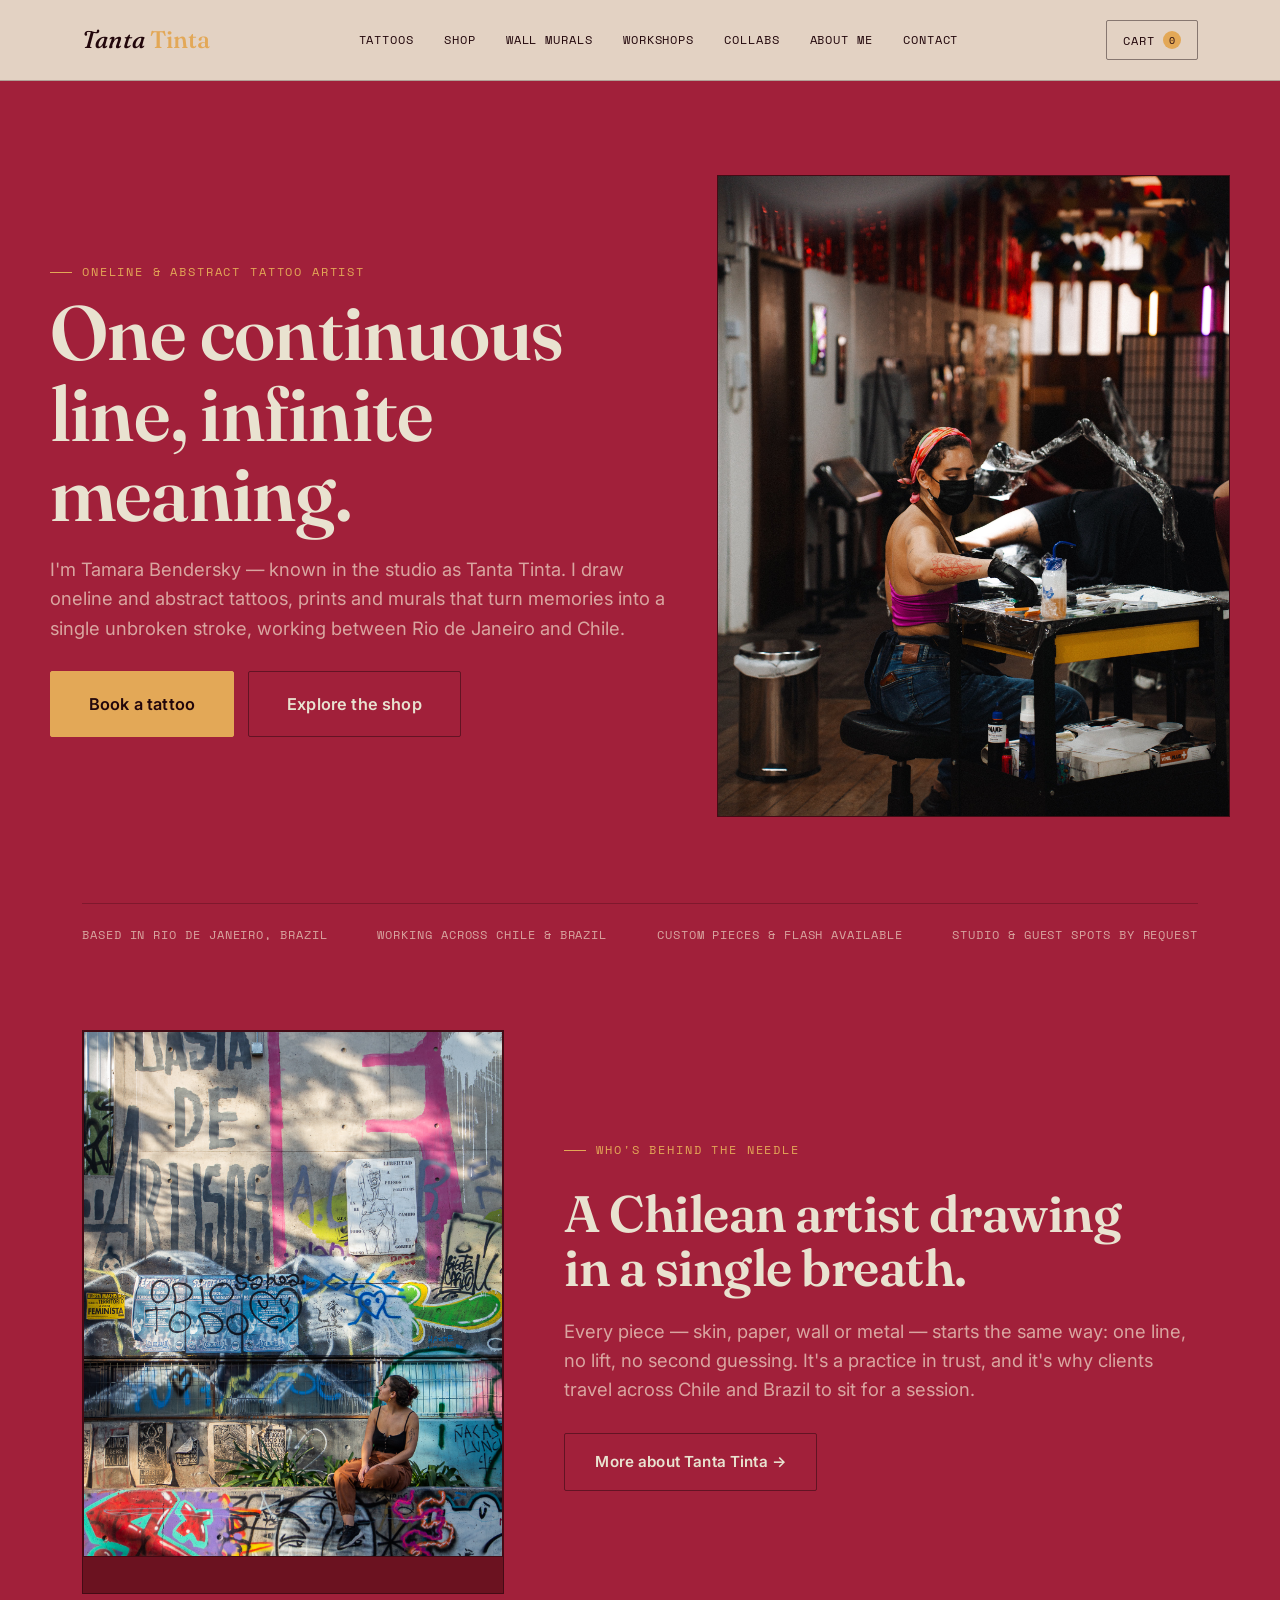
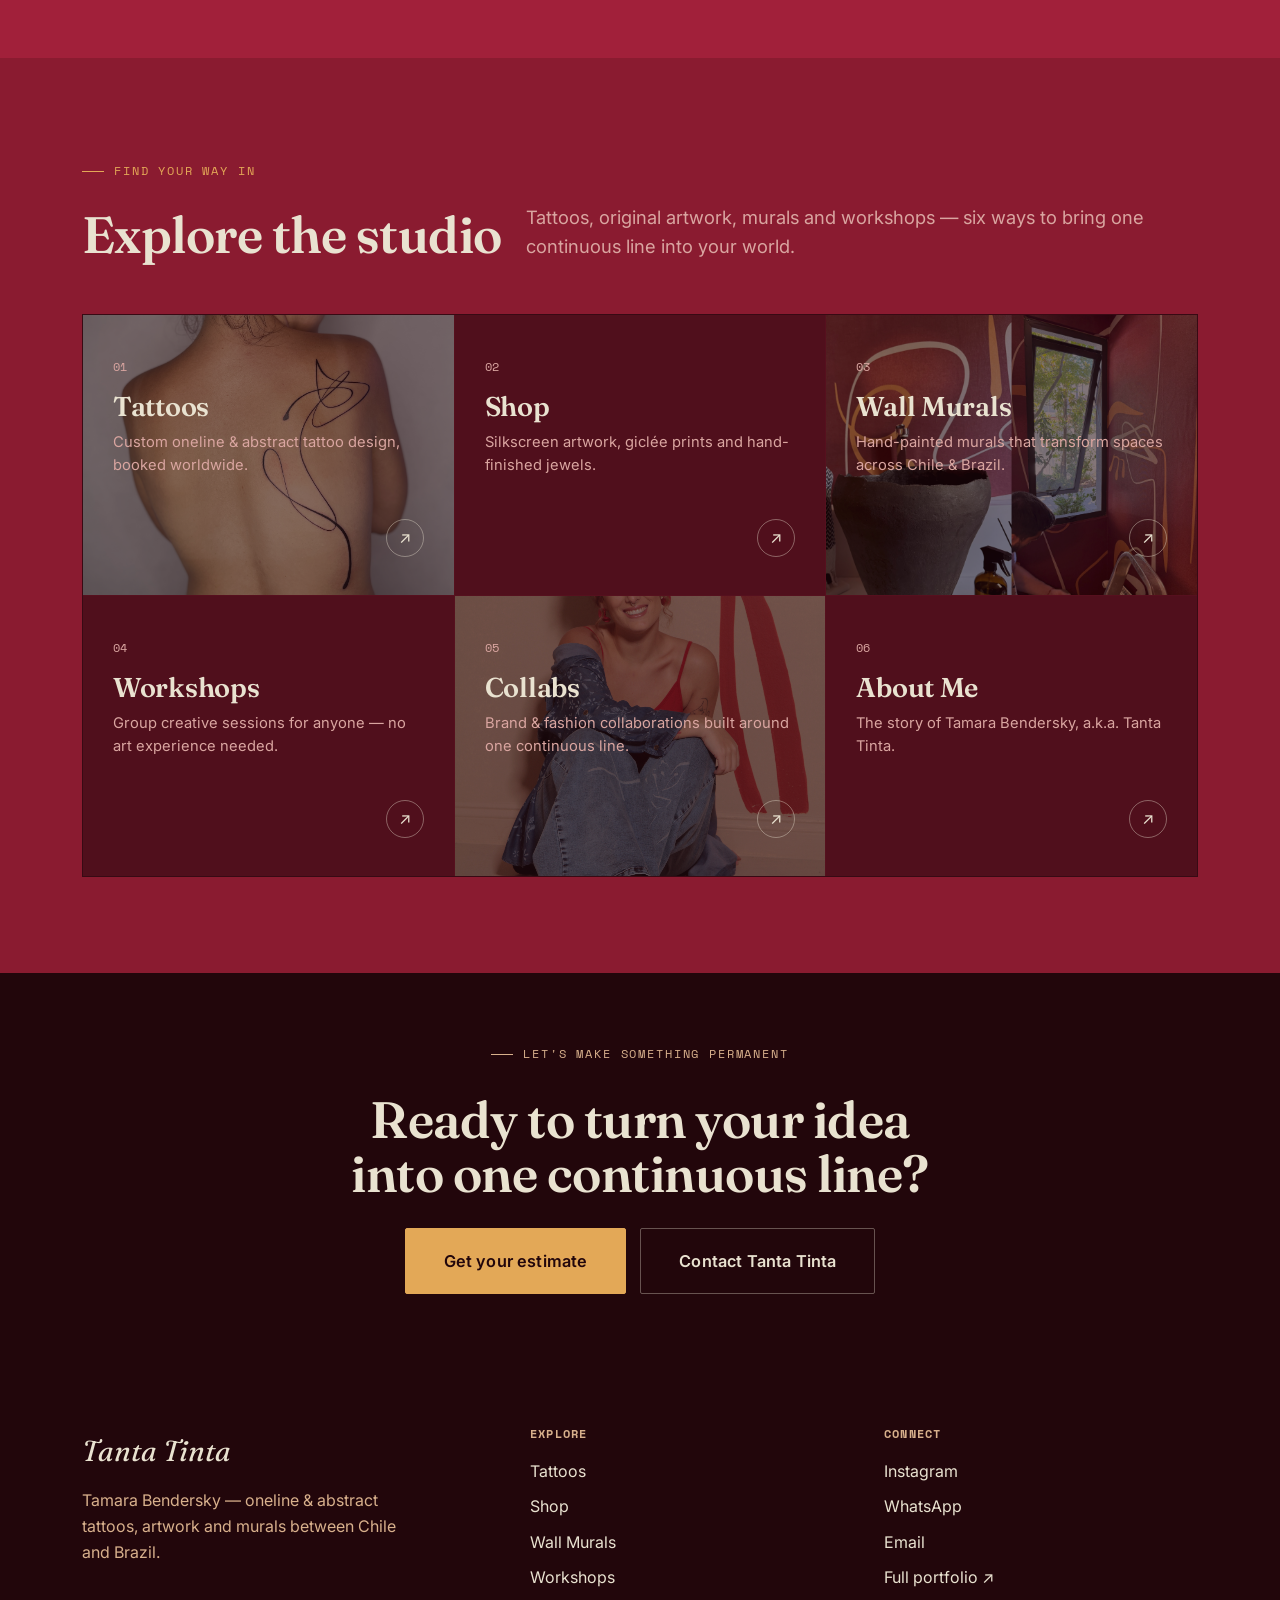
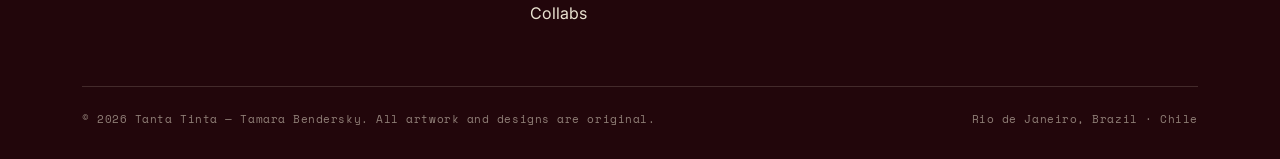
==== commit 7d9a6ecd: "agregar ref cotizador" ====
(no text change in the page or its own stylesheets)
